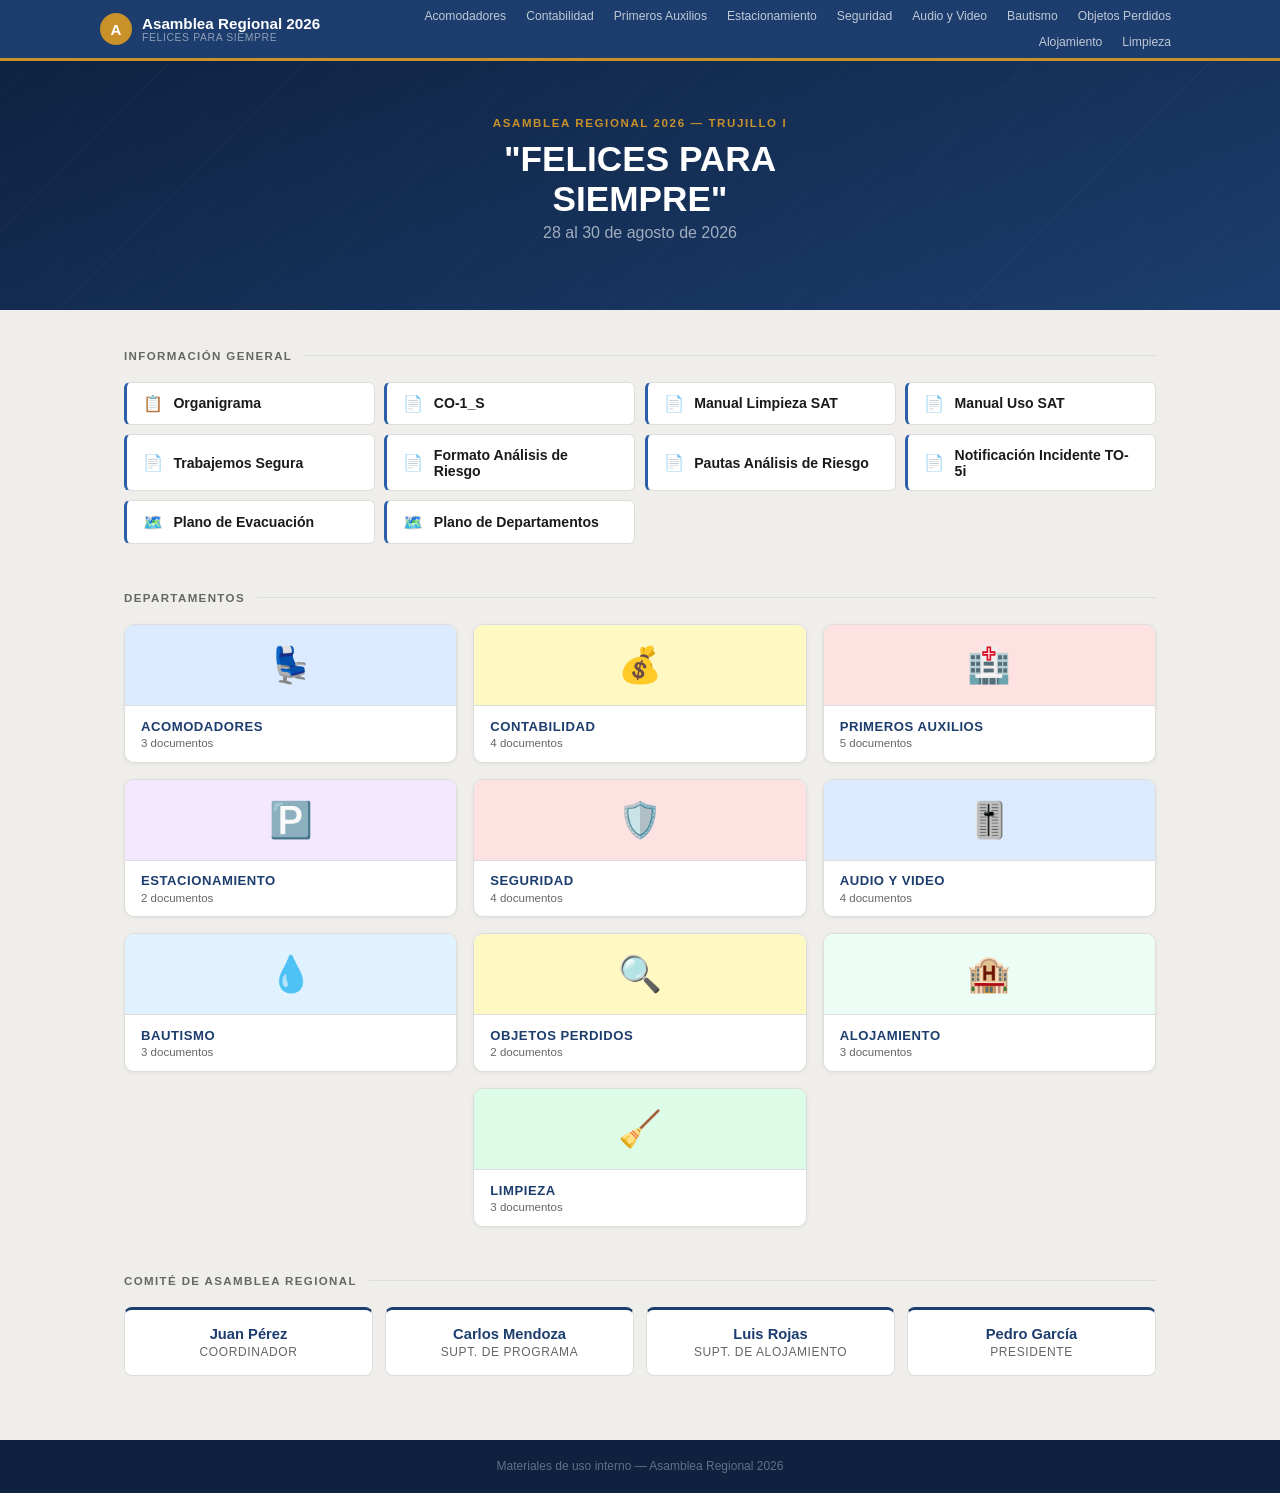
==== index.html @ a36fbce4 "Add files via upload" ====
<!DOCTYPE html>
<html lang="es">
<head>
  <meta charset="UTF-8">
  <meta name="viewport" content="width=device-width, initial-scale=1.0">
  <title>Asamblea Regional — Inicio</title>
  <link rel="stylesheet" href="assets/style.css">
  <script src="assets/main.js" defer></script>
</head>
<body>

  <header class="site-header">
    <div class="header-inner">
      <a href="index.html" class="site-logo">
        <div class="logo-icon">A</div>
        <div>
          <div class="logo-text">Asamblea Regional 2026</div>
          <div class="logo-sub">Felices para siempre</div>
        </div>
      </a>
      <nav class="header-nav">
        <a href="acomodadores.html">Acomodadores</a>
        <a href="contabilidad.html">Contabilidad</a>
        <a href="primeros-auxilios.html">Primeros Auxilios</a>
        <a href="estacionamiento.html">Estacionamiento</a>
        <a href="seguridad/seguridad.html">Seguridad</a>
        <a href="audio-video/audio-video">Audio y Video</a>
        <a href="bautismo.html">Bautismo</a>
        <a href="objetos-perdidos.html">Objetos Perdidos</a>
        <a href="alojamiento.html">Alojamiento</a>
        <a href="limpieza.html">Limpieza</a>
      </nav>
    </div>
  </header>

  <section class="hero">
    <div class="hero-inner">
      <p class="hero-eyebrow">Asamblea Regional 2026 &mdash; Trujillo I</p>
      <h1>"FELICES PARA<br>SIEMPRE"</h1>
      <p class="hero-subtitle">28 al 30 de agosto de 2026</p>
    </div>
  </section>

  <main>

    <!-- INFORMACIÓN GENERAL -->
    <section>
      <div class="section-header"><h2>Información General</h2></div>
      <div class="info-list">
        <a href="documentos/organigrama.html" class="info-item">
          <span class="doc-icon">📋</span>
          <span class="doc-name">Organigrama</span>
        </a>
        <a href="documentos/co1s.html" class="info-item">
          <span class="doc-icon">📄</span>
          <span class="doc-name">CO-1_S</span>
        </a>
        <a href="documentos/manual-limpieza-sat.html" class="info-item">
          <span class="doc-icon">📄</span>
          <span class="doc-name">Manual Limpieza SAT</span>
        </a>
        <a href="documentos/manual-uso-sat.html" class="info-item">
          <span class="doc-icon">📄</span>
          <span class="doc-name">Manual Uso SAT</span>
        </a>
        <a href="documentos/trabajemos-segura.html" class="info-item">
          <span class="doc-icon">📄</span>
          <span class="doc-name">Trabajemos Segura</span>
        </a>
        <a href="documentos/formato-analisis-riesgo.html" class="info-item">
          <span class="doc-icon">📄</span>
          <span class="doc-name">Formato Análisis de Riesgo</span>
        </a>
        <a href="documentos/pautas-analisis-riesgo.html" class="info-item">
          <span class="doc-icon">📄</span>
          <span class="doc-name">Pautas Análisis de Riesgo</span>
        </a>
        <a href="documentos/notificacion-incidente.html" class="info-item">
          <span class="doc-icon">📄</span>
          <span class="doc-name">Notificación Incidente TO-5i</span>
        </a>
        <a href="documentos/plano-evacuacion.html" class="info-item">
          <span class="doc-icon">🗺️</span>
          <span class="doc-name">Plano de Evacuación</span>
        </a>
        <a href="documentos/plano-departamentos.html" class="info-item">
          <span class="doc-icon">🗺️</span>
          <span class="doc-name">Plano de Departamentos</span>
        </a>
      </div>
    </section>

    <!-- DEPARTAMENTOS -->
    <section>
      <div class="section-header"><h2>Departamentos</h2></div>
      <div class="dept-grid">

        <a href="departamentos/acomodadores.html" class="dept-card">
          <div class="dept-card-banner banner-1">💺</div>
          <div class="dept-card-body">
            <div class="dept-card-name">Acomodadores</div>
            <div class="dept-card-count">3 documentos</div>
          </div>
        </a>

        <a href="departamentos/contabilidad.html" class="dept-card">
          <div class="dept-card-banner banner-4">💰</div>
          <div class="dept-card-body">
            <div class="dept-card-name">Contabilidad</div>
            <div class="dept-card-count">4 documentos</div>
          </div>
        </a>

        <a href="departamentos/primeros-auxilios.html" class="dept-card">
          <div class="dept-card-banner banner-5">🏥</div>
          <div class="dept-card-body">
            <div class="dept-card-name">Primeros Auxilios</div>
            <div class="dept-card-count">5 documentos</div>
          </div>
        </a>

        <a href="departamentos/estacionamiento.html" class="dept-card">
          <div class="dept-card-banner banner-7">🅿️</div>
          <div class="dept-card-body">
            <div class="dept-card-name">Estacionamiento</div>
            <div class="dept-card-count">2 documentos</div>
          </div>
        </a>

        <a href="departamentos/seguridad.html" class="dept-card">
          <div class="dept-card-banner banner-5">🛡️</div>
          <div class="dept-card-body">
            <div class="dept-card-name">Seguridad</div>
            <div class="dept-card-count">4 documentos</div>
          </div>
        </a>

        <a href="departamentos/audio-video.html" class="dept-card">
          <div class="dept-card-banner banner-1">🎚️</div>
          <div class="dept-card-body">
            <div class="dept-card-name">Audio y Video</div>
            <div class="dept-card-count">4 documentos</div>
          </div>
        </a>

        <a href="departamentos/bautismo.html" class="dept-card">
          <div class="dept-card-banner banner-6">💧</div>
          <div class="dept-card-body">
            <div class="dept-card-name">Bautismo</div>
            <div class="dept-card-count">3 documentos</div>
          </div>
        </a>

        <a href="departamentos/objetos-perdidos.html" class="dept-card">
          <div class="dept-card-banner banner-4">🔍</div>
          <div class="dept-card-body">
            <div class="dept-card-name">Objetos Perdidos</div>
            <div class="dept-card-count">2 documentos</div>
          </div>
        </a>

        <a href="departamentos/alojamiento.html" class="dept-card">
          <div class="dept-card-banner banner-9">🏨</div>
          <div class="dept-card-body">
            <div class="dept-card-name">Alojamiento</div>
            <div class="dept-card-count">3 documentos</div>
          </div>
        </a>

        <a href="departamentos/limpieza.html" class="dept-card">
          <div class="dept-card-banner banner-3">🧹</div>
          <div class="dept-card-body">
            <div class="dept-card-name">Limpieza</div>
            <div class="dept-card-count">3 documentos</div>
          </div>
        </a>

      </div>
    </section>

    <!-- COMITÉ -->
    <section>
      <div class="section-header"><h2>Comité de Asamblea Regional</h2></div>
      <div class="comite-grid">
        <div class="comite-card">
          <div class="comite-name">Juan Pérez</div>
          <div class="comite-role">Coordinador</div>
        </div>
        <div class="comite-card">
          <div class="comite-name">Carlos Mendoza</div>
          <div class="comite-role">Supt. de Programa</div>
        </div>
        <div class="comite-card">
          <div class="comite-name">Luis Rojas</div>
          <div class="comite-role">Supt. de Alojamiento</div>
        </div>
        <div class="comite-card">
          <div class="comite-name">Pedro García</div>
          <div class="comite-role">Presidente</div>
        </div>
      </div>
    </section>

  </main>

  <footer>
    <p>Materiales de uso interno &mdash; Asamblea Regional 2026</p>
  </footer>

</body>
</html>
---- assets/style.css ----
/* ================================================
   MATERIALES DE ASAMBLEA — style.css
   ================================================ */

*, *::before, *::after { box-sizing: border-box; margin: 0; padding: 0; }

:root {
  --navy:      #1c3d6e;
  --navy-dark: #0e2240;
  --navy-mid:  #2b5fa8;
  --gold:      #c8912a;
  --gold-soft: #f5e9d4;
  --bg:        #f0eeea;
  --surface:   #ffffff;
  --border:    #ddd;
  --text:      #1a1a1a;
  --muted:     #666;
}

body {
  font-family: Arial, sans-serif;
  background: var(--bg);
  color: var(--text);
  min-height: 100vh;
  display: flex;
  flex-direction: column;
}

/* ════════════════════════════════
   HEADER
════════════════════════════════ */
.site-header {
  background: var(--navy);
  border-bottom: 3px solid var(--gold);
  padding: 0 1.5rem;
  position: sticky;
  top: 0;
  z-index: 100;
}

.header-inner {
  max-width: 1080px;
  margin: 0 auto;
  display: flex;
  align-items: center;
  justify-content: space-between;
  height: 58px;
  gap: 1rem;
}

.site-logo {
  display: flex;
  align-items: center;
  gap: 10px;
  text-decoration: none;
  color: #fff;
  flex-shrink: 0;
}

.logo-icon {
  width: 32px;
  height: 32px;
  background: var(--gold);
  border-radius: 50%;
  display: flex;
  align-items: center;
  justify-content: center;
  font-size: 15px;
  font-weight: 700;
  color: #fff;
  flex-shrink: 0;
}

.logo-text { font-size: 0.95rem; font-weight: 700; }
.logo-sub  { font-size: 0.65rem; color: rgba(255,255,255,0.5); letter-spacing: 0.06em; text-transform: uppercase; }

.header-nav {
  display: flex;
  align-items: center;
  gap: 2px;
  flex-wrap: wrap;
  justify-content: flex-end;
}

.header-nav a {
  color: rgba(255,255,255,0.72);
  text-decoration: none;
  font-size: 0.76rem;
  padding: 5px 9px;
  border-radius: 4px;
  white-space: nowrap;
  transition: background 0.15s, color 0.15s;
}

.header-nav a:hover,
.header-nav a.active {
  background: rgba(255,255,255,0.12);
  color: #fff;
}

/* ════════════════════════════════
   HERO
════════════════════════════════ */
.hero {
  background: linear-gradient(160deg, var(--navy-dark) 0%, var(--navy) 100%);
  color: #fff;
  text-align: center;
  padding: 3.5rem 1.5rem 3rem;
  position: relative;
  overflow: hidden;
}

.hero::before {
  content: '';
  position: absolute;
  inset: 0;
  background: repeating-linear-gradient(
    -45deg,
    rgba(255,255,255,0.02) 0px,
    rgba(255,255,255,0.02) 1px,
    transparent 1px,
    transparent 32px
  );
}

.hero-inner { position: relative; }

.hero-eyebrow {
  font-size: 0.72rem;
  letter-spacing: 0.14em;
  text-transform: uppercase;
  color: var(--gold);
  font-weight: 700;
  margin-bottom: 0.6rem;
}

.hero h1 {
  font-size: 2.2rem;
  font-weight: 700;
  line-height: 1.15;
  margin-bottom: 0.3rem;
}

.hero-subtitle {
  font-size: 1rem;
  color: rgba(255,255,255,0.6);
  margin-bottom: 1.2rem;
}

.hero-badge {
  display: inline-block;
  background: rgba(200,145,42,0.18);
  border: 1px solid rgba(200,145,42,0.4);
  color: #f0c46a;
  font-size: 0.8rem;
  padding: 0.35rem 1rem;
  border-radius: 40px;
  letter-spacing: 0.04em;
}

/* ════════════════════════════════
   MAIN WRAPPER
════════════════════════════════ */
main {
  flex: 1;
  max-width: 1080px;
  margin: 0 auto;
  width: 100%;
  padding: 2.5rem 1.5rem 4rem;
  display: flex;
  flex-direction: column;
  gap: 3rem;
}

/* ════════════════════════════════
   SECTION HEADER
════════════════════════════════ */
.section-header {
  display: flex;
  align-items: center;
  gap: 0.75rem;
  margin-bottom: 1.25rem;
}

.section-header h2 {
  font-size: 0.72rem;
  font-weight: 700;
  letter-spacing: 0.12em;
  text-transform: uppercase;
  color: var(--muted);
}

.section-header::after {
  content: '';
  flex: 1;
  height: 1px;
  background: var(--border);
}

/* ════════════════════════════════
   INFO GENERAL — lista de docs
════════════════════════════════ */
.info-list {
  display: grid;
  grid-template-columns: repeat(auto-fill, minmax(220px, 1fr));
  gap: 0.6rem;
}

.info-item {
  background: var(--surface);
  border: 1px solid var(--border);
  border-left: 3px solid var(--navy-mid);
  border-radius: 6px;
  padding: 0.7rem 1rem;
  text-decoration: none;
  color: var(--text);
  display: flex;
  align-items: center;
  gap: 0.65rem;
  font-size: 0.88rem;
  transition: border-left-color 0.15s, box-shadow 0.15s;
}

.info-item:hover {
  border-left-color: var(--gold);
  box-shadow: 0 2px 10px rgba(0,0,0,0.08);
}

.info-item .doc-icon { font-size: 1rem; flex-shrink: 0; }
.info-item .doc-name { font-weight: 600; }

/* ════════════════════════════════
   DEPT GRID — tarjetas
════════════════════════════════ */
.dept-grid {
  display: grid;
  grid-template-columns: repeat(3, 1fr);
  gap: 1rem;
}

.dept-grid .dept-card:last-child:nth-child(3n+1) { grid-column: 2; }

.dept-card {
  background: var(--surface);
  border: 1px solid var(--border);
  border-radius: 10px;
  overflow: hidden;
  text-decoration: none;
  color: var(--text);
  display: flex;
  flex-direction: column;
  transition: transform 0.15s, box-shadow 0.15s;
  box-shadow: 0 1px 4px rgba(0,0,0,0.06);
}

.dept-card:hover {
  transform: translateY(-3px);
  box-shadow: 0 6px 20px rgba(0,0,0,0.1);
}

.dept-card-banner {
  height: 80px;
  display: flex;
  align-items: center;
  justify-content: center;
  font-size: 2.2rem;
}

.dept-card-body {
  padding: 0.8rem 1rem;
  border-top: 1px solid var(--border);
}

.dept-card-name {
  font-size: 0.82rem;
  font-weight: 700;
  text-transform: uppercase;
  letter-spacing: 0.04em;
  color: var(--navy);
  margin-bottom: 0.2rem;
}

.dept-card-count { font-size: 0.72rem; color: var(--muted); }

/* Colores de banner */
.banner-1  { background: #dbeafe; }
.banner-2  { background: #fce7f3; }
.banner-3  { background: #dcfce7; }
.banner-4  { background: #fef9c3; }
.banner-5  { background: #fee2e2; }
.banner-6  { background: #e0f2fe; }
.banner-7  { background: #f3e8ff; }
.banner-8  { background: #fdf2f8; }
.banner-9  { background: #ecfdf5; }
.banner-10 { background: #fff7ed; }

/* ════════════════════════════════
   COMITÉ
════════════════════════════════ */
.comite-grid {
  display: flex;
  flex-wrap: wrap;
  gap: 0.75rem;
}

.comite-card {
  background: var(--surface);
  border: 1px solid var(--border);
  border-top: 3px solid var(--navy);
  border-radius: 8px;
  padding: 1rem 1.25rem;
  flex: 1;
  min-width: 160px;
  text-align: center;
}

.comite-name { font-size: 0.92rem; font-weight: 700; color: var(--navy); margin-bottom: 0.2rem; }
.comite-role { font-size: 0.75rem; color: var(--muted); text-transform: uppercase; letter-spacing: 0.05em; }

/* ════════════════════════════════
   PÁGINA DE DEPARTAMENTO
════════════════════════════════ */
.dept-hero {
  background: linear-gradient(135deg, var(--navy-dark), var(--navy));
  color: #fff;
  padding: 2.5rem 1.5rem 2rem;
  text-align: center;
}

.dept-hero .dept-emoji { font-size: 2.5rem; margin-bottom: 0.5rem; display: block; }
.dept-hero h1 { font-size: 1.6rem; font-weight: 700; margin-bottom: 0.4rem; }
.dept-hero p  { font-size: 0.92rem; color: rgba(255,255,255,0.65); max-width: 560px; margin: 0 auto; }

.dept-page-inner {
  max-width: 1080px;
  margin: 0 auto;
  width: 100%;
  padding: 2rem 1.5rem 4rem;
  display: flex;
  flex-direction: column;
  gap: 2rem;
}

.supervisors {
  display: flex;
  flex-wrap: wrap;
  gap: 0.6rem;
}

.supervisor-tag {
  background: #eef2f9;
  border: 1px solid #c5d4ea;
  border-radius: 40px;
  padding: 0.4rem 1rem;
  font-size: 0.83rem;
  display: flex;
  align-items: center;
  gap: 8px;
  color: var(--navy);
}

.supervisor-tag .role { font-size: 0.72rem; color: var(--muted); }

/* ════════════════════════════════
   LISTA DE DOCUMENTOS (dept page)
════════════════════════════════ */
.doc-list {
  display: flex;
  flex-direction: column;
  gap: 0.6rem;
}

.doc-item {
  background: var(--surface);
  border: 1px solid var(--border);
  border-radius: 8px;
  display: flex;
  align-items: center;
  gap: 1rem;
  padding: 0.9rem 1.1rem;
  text-decoration: none;
  color: var(--text);
  transition: border-color 0.15s, box-shadow 0.15s;
}

.doc-item:hover {
  border-color: var(--navy-mid);
  box-shadow: 0 2px 12px rgba(0,0,0,0.08);
}

.doc-badge {
  flex-shrink: 0;
  width: 40px;
  height: 40px;
  border-radius: 6px;
  display: flex;
  align-items: center;
  justify-content: center;
  font-size: 0.65rem;
  font-weight: 700;
  letter-spacing: 0.03em;
  text-transform: uppercase;
}

.doc-badge.art  { background: #e8f0fe; color: #1a56db; }
.doc-badge.pdf  { background: #fde8e8; color: #b91c1c; }
.doc-badge.img  { background: #e8f5e9; color: #2e7d32; }

.doc-item-info { flex: 1; }
.doc-title { font-size: 0.92rem; font-weight: 700; color: var(--navy); margin-bottom: 0.15rem; }
.doc-meta  { font-size: 0.75rem; color: var(--muted); }
.doc-arrow { color: #bbb; font-size: 1rem; flex-shrink: 0; transition: transform 0.15s, color 0.15s; }
.doc-item:hover .doc-arrow { transform: translateX(3px); color: var(--navy-mid); }

/* ════════════════════════════════
   PÁGINA DE DOCUMENTO (reader)
════════════════════════════════ */
.reader-layout {
  display: grid;
  grid-template-columns: 1fr 260px;
  gap: 1.5rem;
  align-items: start;
}

.article {
  background: var(--surface);
  border: 1px solid var(--border);
  border-radius: 10px;
  padding: 2.5rem;
}

.article-header {
  border-bottom: 1px solid var(--border);
  padding-bottom: 1.25rem;
  margin-bottom: 2rem;
}

.article-header h1 {
  font-size: 1.5rem;
  font-weight: 700;
  color: var(--navy);
  margin-bottom: 0.5rem;
  line-height: 1.3;
}

.article-meta {
  display: flex;
  flex-wrap: wrap;
  gap: 0.75rem;
  font-size: 0.8rem;
  color: var(--muted);
  align-items: center;
}

.article-tag {
  background: var(--gold-soft);
  color: var(--gold);
  border-radius: 4px;
  padding: 2px 8px;
  font-weight: 700;
  font-size: 0.72rem;
}

.article-body { font-size: 0.95rem; line-height: 1.8; color: var(--text); }
.article-body h2 { font-size: 1.05rem; color: var(--navy); margin: 1.8rem 0 0.6rem; padding-bottom: 0.3rem; border-bottom: 1px solid var(--border); }
.article-body h3 { font-size: 0.95rem; color: var(--navy); margin: 1.3rem 0 0.4rem; }
.article-body p  { margin-bottom: 1rem; }
.article-body ul,
.article-body ol { padding-left: 1.4rem; margin-bottom: 1rem; }
.article-body li { margin-bottom: 0.35rem; }
.article-body blockquote {
  border-left: 4px solid var(--gold);
  background: var(--gold-soft);
  padding: 0.9rem 1.1rem;
  margin: 1.25rem 0;
  border-radius: 0 6px 6px 0;
  font-style: italic;
  font-size: 0.92rem;
}

.sidebar { display: flex; flex-direction: column; gap: 1rem; }

.sidebar-card {
  background: var(--surface);
  border: 1px solid var(--border);
  border-radius: 8px;
  overflow: hidden;
}

.sidebar-card-head {
  background: var(--navy);
  color: #fff;
  padding: 0.6rem 0.9rem;
  font-size: 0.72rem;
  font-weight: 700;
  text-transform: uppercase;
  letter-spacing: 0.06em;
}

.sidebar-card-body { padding: 0.85rem; }

.dl-btn {
  display: flex;
  align-items: center;
  gap: 8px;
  padding: 0.6rem 0.9rem;
  border-radius: 6px;
  text-decoration: none;
  font-size: 0.84rem;
  font-weight: 700;
  margin-bottom: 0.45rem;
  transition: opacity 0.15s;
}
.dl-btn:last-child { margin-bottom: 0; }
.dl-btn:hover { opacity: 0.82; }
.dl-btn.pdf  { background: #fde8e8; color: #b91c1c; }
.dl-btn.docx { background: #e8f0fe; color: #1a56db; }

.sidebar-info p { font-size: 0.82rem; color: var(--muted); margin-bottom: 0.45rem; }
.sidebar-info p:last-child { margin-bottom: 0; }
.sidebar-info strong { color: var(--text); }

/* ════════════════════════════════
   BREADCRUMB
════════════════════════════════ */
.breadcrumb {
  background: var(--surface);
  border-bottom: 1px solid var(--border);
  padding: 0.55rem 1.5rem;
  font-size: 0.78rem;
  color: var(--muted);
}

.breadcrumb-inner {
  max-width: 1080px;
  margin: 0 auto;
  display: flex;
  align-items: center;
  gap: 6px;
  flex-wrap: wrap;
}

.breadcrumb a { color: var(--navy-mid); text-decoration: none; }
.breadcrumb a:hover { text-decoration: underline; }
.breadcrumb .sep { color: #ccc; }
.breadcrumb .current { color: var(--text); font-weight: 700; }

/* ════════════════════════════════
   FOOTER
════════════════════════════════ */
footer {
  background: var(--navy-dark);
  color: rgba(255,255,255,0.35);
  text-align: center;
  padding: 1.2rem;
  font-size: 0.75rem;
}

/* ════════════════════════════════
   RESPONSIVE
════════════════════════════════ */
@media (max-width: 720px) {
  .header-nav { display: none; }
  .dept-grid  { grid-template-columns: repeat(2, 1fr); }
  .dept-grid .dept-card:last-child:nth-child(3n+1) { grid-column: auto; }
  .reader-layout { grid-template-columns: 1fr; }
  .hero h1 { font-size: 1.6rem; }
}

@media (max-width: 420px) {
  .dept-grid { grid-template-columns: repeat(2, 1fr); }
  .info-list { grid-template-columns: 1fr; }
  .article   { padding: 1.25rem; }
}
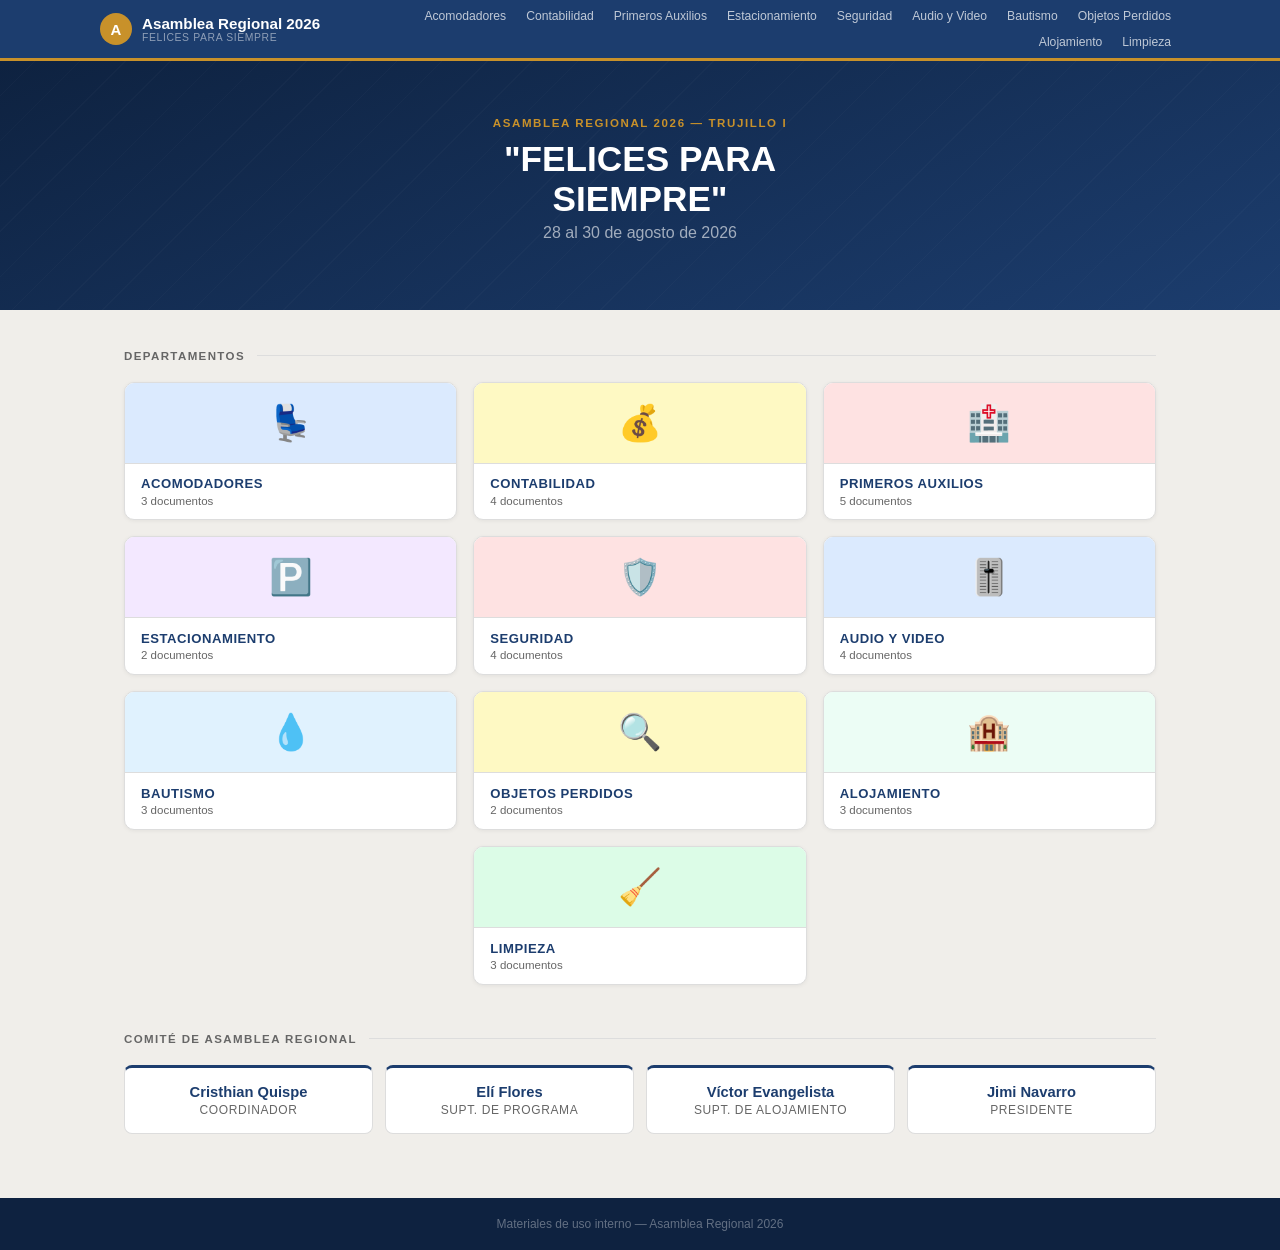
==== commit 21cd13aa: "Update index.html" ====
--- a/index.html
+++ b/index.html
@@ -43,54 +43,7 @@
 
   <main>
 
-    <!-- INFORMACIÓN GENERAL -->
-    <section>
-      <div class="section-header"><h2>Información General</h2></div>
-      <div class="info-list">
-        <a href="documentos/organigrama.html" class="info-item">
-          <span class="doc-icon">📋</span>
-          <span class="doc-name">Organigrama</span>
-        </a>
-        <a href="documentos/co1s.html" class="info-item">
-          <span class="doc-icon">📄</span>
-          <span class="doc-name">CO-1_S</span>
-        </a>
-        <a href="documentos/manual-limpieza-sat.html" class="info-item">
-          <span class="doc-icon">📄</span>
-          <span class="doc-name">Manual Limpieza SAT</span>
-        </a>
-        <a href="documentos/manual-uso-sat.html" class="info-item">
-          <span class="doc-icon">📄</span>
-          <span class="doc-name">Manual Uso SAT</span>
-        </a>
-        <a href="documentos/trabajemos-segura.html" class="info-item">
-          <span class="doc-icon">📄</span>
-          <span class="doc-name">Trabajemos Segura</span>
-        </a>
-        <a href="documentos/formato-analisis-riesgo.html" class="info-item">
-          <span class="doc-icon">📄</span>
-          <span class="doc-name">Formato Análisis de Riesgo</span>
-        </a>
-        <a href="documentos/pautas-analisis-riesgo.html" class="info-item">
-          <span class="doc-icon">📄</span>
-          <span class="doc-name">Pautas Análisis de Riesgo</span>
-        </a>
-        <a href="documentos/notificacion-incidente.html" class="info-item">
-          <span class="doc-icon">📄</span>
-          <span class="doc-name">Notificación Incidente TO-5i</span>
-        </a>
-        <a href="documentos/plano-evacuacion.html" class="info-item">
-          <span class="doc-icon">🗺️</span>
-          <span class="doc-name">Plano de Evacuación</span>
-        </a>
-        <a href="documentos/plano-departamentos.html" class="info-item">
-          <span class="doc-icon">🗺️</span>
-          <span class="doc-name">Plano de Departamentos</span>
-        </a>
-      </div>
-    </section>
-
-    <!-- DEPARTAMENTOS -->
+   <!-- DEPARTAMENTOS -->
     <section>
       <div class="section-header"><h2>Departamentos</h2></div>
       <div class="dept-grid">
@@ -183,19 +136,19 @@
       <div class="section-header"><h2>Comité de Asamblea Regional</h2></div>
       <div class="comite-grid">
         <div class="comite-card">
-          <div class="comite-name">Juan Pérez</div>
+          <div class="comite-name">Cristhian Quispe</div>
           <div class="comite-role">Coordinador</div>
         </div>
         <div class="comite-card">
-          <div class="comite-name">Carlos Mendoza</div>
+          <div class="comite-name">Elí Flores</div>
           <div class="comite-role">Supt. de Programa</div>
         </div>
         <div class="comite-card">
-          <div class="comite-name">Luis Rojas</div>
+          <div class="comite-name">Víctor Evangelista</div>
           <div class="comite-role">Supt. de Alojamiento</div>
         </div>
         <div class="comite-card">
-          <div class="comite-name">Pedro García</div>
+          <div class="comite-name">Jimi Navarro</div>
           <div class="comite-role">Presidente</div>
         </div>
       </div>
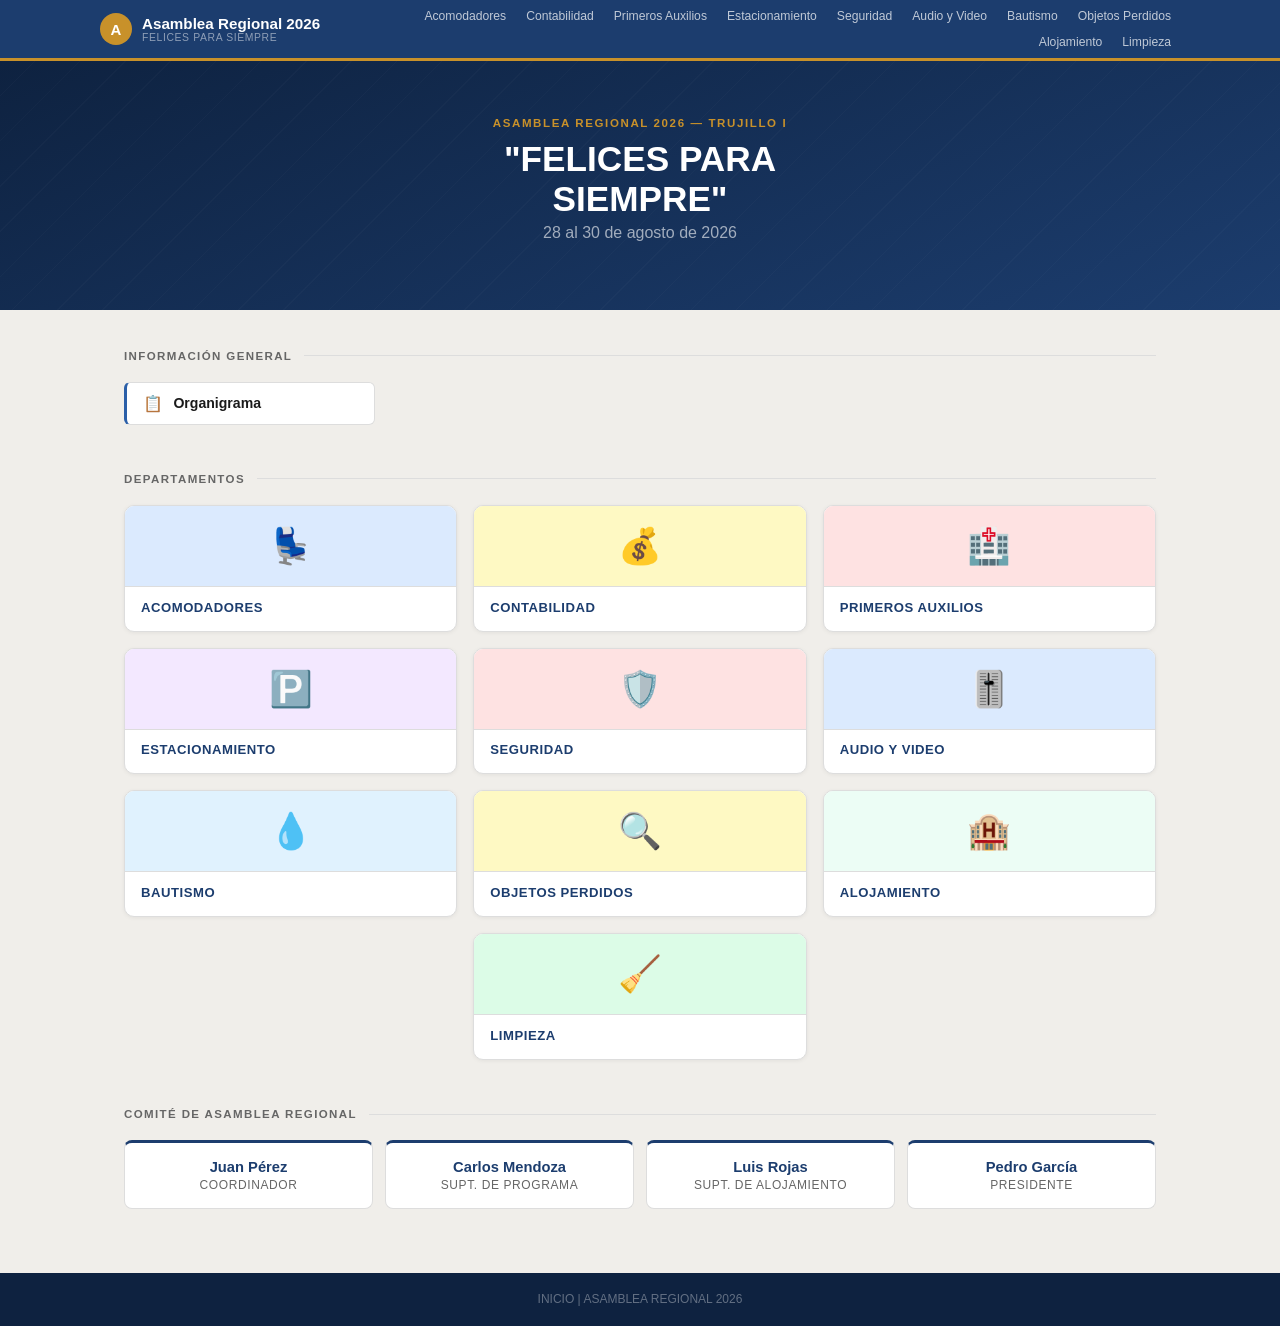
==== commit f55547ac: "Add files via upload" ====
--- a/index.html
+++ b/index.html
@@ -4,8 +4,8 @@
   <meta charset="UTF-8">
   <meta name="viewport" content="width=device-width, initial-scale=1.0">
   <title>Asamblea Regional — Inicio</title>
-  <link rel="stylesheet" href="assets/style.css">
-  <script src="assets/main.js" defer></script>
+  <link rel="stylesheet" href="style.css">
+  <script src="main.js" defer></script>
 </head>
 <body>
 
@@ -19,12 +19,12 @@
         </div>
       </a>
       <nav class="header-nav">
-        <a href="acomodadores.html">Acomodadores</a>
+        <a href="/acomodadores.html">Acomodadores</a>
         <a href="contabilidad.html">Contabilidad</a>
         <a href="primeros-auxilios.html">Primeros Auxilios</a>
         <a href="estacionamiento.html">Estacionamiento</a>
-        <a href="seguridad/seguridad.html">Seguridad</a>
-        <a href="audio-video/audio-video">Audio y Video</a>
+        <a href="seguridad.html">Seguridad</a>
+        <a href="audio-video.html">Audio y Video</a>
         <a href="bautismo.html">Bautismo</a>
         <a href="objetos-perdidos.html">Objetos Perdidos</a>
         <a href="alojamiento.html">Alojamiento</a>
@@ -43,88 +43,89 @@
 
   <main>
 
-   <!-- DEPARTAMENTOS -->
+    <!-- INFORMACIÓN GENERAL -->
+    <section>
+      <div class="section-header"><h2>Información General</h2></div>
+      <div class="info-list">
+        <a href="" class="info-item">
+          <span class="doc-icon">📋</span>
+          <span class="doc-name">Organigrama</span>
+        </a>
+      </div>
+    </section>
+
+    <!-- DEPARTAMENTOS -->
     <section>
       <div class="section-header"><h2>Departamentos</h2></div>
       <div class="dept-grid">
 
-        <a href="departamentos/acomodadores.html" class="dept-card">
+        <a href="acomodadores.html" class="dept-card">
           <div class="dept-card-banner banner-1">💺</div>
           <div class="dept-card-body">
             <div class="dept-card-name">Acomodadores</div>
-            <div class="dept-card-count">3 documentos</div>
           </div>
         </a>
 
-        <a href="departamentos/contabilidad.html" class="dept-card">
+        <a href="contabilidad.html" class="dept-card">
           <div class="dept-card-banner banner-4">💰</div>
           <div class="dept-card-body">
             <div class="dept-card-name">Contabilidad</div>
-            <div class="dept-card-count">4 documentos</div>
           </div>
         </a>
 
-        <a href="departamentos/primeros-auxilios.html" class="dept-card">
+        <a href="primeros-auxilios.html" class="dept-card">
           <div class="dept-card-banner banner-5">🏥</div>
           <div class="dept-card-body">
             <div class="dept-card-name">Primeros Auxilios</div>
-            <div class="dept-card-count">5 documentos</div>
           </div>
         </a>
 
-        <a href="departamentos/estacionamiento.html" class="dept-card">
+        <a href="estacionamiento.html" class="dept-card">
           <div class="dept-card-banner banner-7">🅿️</div>
           <div class="dept-card-body">
             <div class="dept-card-name">Estacionamiento</div>
-            <div class="dept-card-count">2 documentos</div>
           </div>
         </a>
 
-        <a href="departamentos/seguridad.html" class="dept-card">
+        <a href="seguridad.html" class="dept-card">
           <div class="dept-card-banner banner-5">🛡️</div>
           <div class="dept-card-body">
             <div class="dept-card-name">Seguridad</div>
-            <div class="dept-card-count">4 documentos</div>
           </div>
         </a>
 
-        <a href="departamentos/audio-video.html" class="dept-card">
+        <a href="audio-video.html" class="dept-card">
           <div class="dept-card-banner banner-1">🎚️</div>
           <div class="dept-card-body">
             <div class="dept-card-name">Audio y Video</div>
-            <div class="dept-card-count">4 documentos</div>
           </div>
         </a>
 
-        <a href="departamentos/bautismo.html" class="dept-card">
+        <a href="bautismo.html" class="dept-card">
           <div class="dept-card-banner banner-6">💧</div>
           <div class="dept-card-body">
             <div class="dept-card-name">Bautismo</div>
-            <div class="dept-card-count">3 documentos</div>
           </div>
         </a>
 
-        <a href="departamentos/objetos-perdidos.html" class="dept-card">
+        <a href="objetos-perdidos.html" class="dept-card">
           <div class="dept-card-banner banner-4">🔍</div>
           <div class="dept-card-body">
             <div class="dept-card-name">Objetos Perdidos</div>
-            <div class="dept-card-count">2 documentos</div>
           </div>
         </a>
 
-        <a href="departamentos/alojamiento.html" class="dept-card">
+        <a href="alojamiento.html" class="dept-card">
           <div class="dept-card-banner banner-9">🏨</div>
           <div class="dept-card-body">
             <div class="dept-card-name">Alojamiento</div>
-            <div class="dept-card-count">3 documentos</div>
           </div>
         </a>
 
-        <a href="departamentos/limpieza.html" class="dept-card">
+        <a href="limpieza.html" class="dept-card">
           <div class="dept-card-banner banner-3">🧹</div>
           <div class="dept-card-body">
             <div class="dept-card-name">Limpieza</div>
-            <div class="dept-card-count">3 documentos</div>
           </div>
         </a>
 
@@ -136,19 +137,19 @@
       <div class="section-header"><h2>Comité de Asamblea Regional</h2></div>
       <div class="comite-grid">
         <div class="comite-card">
-          <div class="comite-name">Cristhian Quispe</div>
+          <div class="comite-name">Juan Pérez</div>
           <div class="comite-role">Coordinador</div>
         </div>
         <div class="comite-card">
-          <div class="comite-name">Elí Flores</div>
+          <div class="comite-name">Carlos Mendoza</div>
           <div class="comite-role">Supt. de Programa</div>
         </div>
         <div class="comite-card">
-          <div class="comite-name">Víctor Evangelista</div>
+          <div class="comite-name">Luis Rojas</div>
           <div class="comite-role">Supt. de Alojamiento</div>
         </div>
         <div class="comite-card">
-          <div class="comite-name">Jimi Navarro</div>
+          <div class="comite-name">Pedro García</div>
           <div class="comite-role">Presidente</div>
         </div>
       </div>
@@ -157,7 +158,7 @@
   </main>
 
   <footer>
-    <p>Materiales de uso interno &mdash; Asamblea Regional 2026</p>
+    <p>INICIO | ASAMBLEA REGIONAL 2026</p>
   </footer>
 
 </body>
--- a/style.css
+++ b/style.css
@@ -0,0 +1,574 @@
+/* ================================================
+   MATERIALES DE ASAMBLEA — style.css
+   ================================================ */
+
+*, *::before, *::after { box-sizing: border-box; margin: 0; padding: 0; }
+
+:root {
+  --navy:      #1c3d6e;
+  --navy-dark: #0e2240;
+  --navy-mid:  #2b5fa8;
+  --gold:      #c8912a;
+  --gold-soft: #f5e9d4;
+  --bg:        #f0eeea;
+  --surface:   #ffffff;
+  --border:    #ddd;
+  --text:      #1a1a1a;
+  --muted:     #666;
+}
+
+body {
+  font-family: Arial, sans-serif;
+  background: var(--bg);
+  color: var(--text);
+  min-height: 100vh;
+  display: flex;
+  flex-direction: column;
+}
+
+/* ════════════════════════════════
+   HEADER
+════════════════════════════════ */
+.site-header {
+  background: var(--navy);
+  border-bottom: 3px solid var(--gold);
+  padding: 0 1.5rem;
+  position: sticky;
+  top: 0;
+  z-index: 100;
+}
+
+.header-inner {
+  max-width: 1080px;
+  margin: 0 auto;
+  display: flex;
+  align-items: center;
+  justify-content: space-between;
+  height: 58px;
+  gap: 1rem;
+}
+
+.site-logo {
+  display: flex;
+  align-items: center;
+  gap: 10px;
+  text-decoration: none;
+  color: #fff;
+  flex-shrink: 0;
+}
+
+.logo-icon {
+  width: 32px;
+  height: 32px;
+  background: var(--gold);
+  border-radius: 50%;
+  display: flex;
+  align-items: center;
+  justify-content: center;
+  font-size: 15px;
+  font-weight: 700;
+  color: #fff;
+  flex-shrink: 0;
+}
+
+.logo-text { font-size: 0.95rem; font-weight: 700; }
+.logo-sub  { font-size: 0.65rem; color: rgba(255,255,255,0.5); letter-spacing: 0.06em; text-transform: uppercase; }
+
+.header-nav {
+  display: flex;
+  align-items: center;
+  gap: 2px;
+  flex-wrap: wrap;
+  justify-content: flex-end;
+}
+
+.header-nav a {
+  color: rgba(255,255,255,0.72);
+  text-decoration: none;
+  font-size: 0.76rem;
+  padding: 5px 9px;
+  border-radius: 4px;
+  white-space: nowrap;
+  transition: background 0.15s, color 0.15s;
+}
+
+.header-nav a:hover,
+.header-nav a.active {
+  background: rgba(255,255,255,0.12);
+  color: #fff;
+}
+
+/* ════════════════════════════════
+   HERO
+════════════════════════════════ */
+.hero {
+  background: linear-gradient(160deg, var(--navy-dark) 0%, var(--navy) 100%);
+  color: #fff;
+  text-align: center;
+  padding: 3.5rem 1.5rem 3rem;
+  position: relative;
+  overflow: hidden;
+}
+
+.hero::before {
+  content: '';
+  position: absolute;
+  inset: 0;
+  background: repeating-linear-gradient(
+    -45deg,
+    rgba(255,255,255,0.02) 0px,
+    rgba(255,255,255,0.02) 1px,
+    transparent 1px,
+    transparent 32px
+  );
+}
+
+.hero-inner { position: relative; }
+
+.hero-eyebrow {
+  font-size: 0.72rem;
+  letter-spacing: 0.14em;
+  text-transform: uppercase;
+  color: var(--gold);
+  font-weight: 700;
+  margin-bottom: 0.6rem;
+}
+
+.hero h1 {
+  font-size: 2.2rem;
+  font-weight: 700;
+  line-height: 1.15;
+  margin-bottom: 0.3rem;
+}
+
+.hero-subtitle {
+  font-size: 1rem;
+  color: rgba(255,255,255,0.6);
+  margin-bottom: 1.2rem;
+}
+
+.hero-badge {
+  display: inline-block;
+  background: rgba(200,145,42,0.18);
+  border: 1px solid rgba(200,145,42,0.4);
+  color: #f0c46a;
+  font-size: 0.8rem;
+  padding: 0.35rem 1rem;
+  border-radius: 40px;
+  letter-spacing: 0.04em;
+}
+
+/* ════════════════════════════════
+   MAIN WRAPPER
+════════════════════════════════ */
+main {
+  flex: 1;
+  max-width: 1080px;
+  margin: 0 auto;
+  width: 100%;
+  padding: 2.5rem 1.5rem 4rem;
+  display: flex;
+  flex-direction: column;
+  gap: 3rem;
+}
+
+/* ════════════════════════════════
+   SECTION HEADER
+════════════════════════════════ */
+.section-header {
+  display: flex;
+  align-items: center;
+  gap: 0.75rem;
+  margin-bottom: 1.25rem;
+}
+
+.section-header h2 {
+  font-size: 0.72rem;
+  font-weight: 700;
+  letter-spacing: 0.12em;
+  text-transform: uppercase;
+  color: var(--muted);
+}
+
+.section-header::after {
+  content: '';
+  flex: 1;
+  height: 1px;
+  background: var(--border);
+}
+
+/* ════════════════════════════════
+   INFO GENERAL — lista de docs
+════════════════════════════════ */
+.info-list {
+  display: grid;
+  grid-template-columns: repeat(auto-fill, minmax(220px, 1fr));
+  gap: 0.6rem;
+}
+
+.info-item {
+  background: var(--surface);
+  border: 1px solid var(--border);
+  border-left: 3px solid var(--navy-mid);
+  border-radius: 6px;
+  padding: 0.7rem 1rem;
+  text-decoration: none;
+  color: var(--text);
+  display: flex;
+  align-items: center;
+  gap: 0.65rem;
+  font-size: 0.88rem;
+  transition: border-left-color 0.15s, box-shadow 0.15s;
+}
+
+.info-item:hover {
+  border-left-color: var(--gold);
+  box-shadow: 0 2px 10px rgba(0,0,0,0.08);
+}
+
+.info-item .doc-icon { font-size: 1rem; flex-shrink: 0; }
+.info-item .doc-name { font-weight: 600; }
+
+/* ════════════════════════════════
+   DEPT GRID — tarjetas
+════════════════════════════════ */
+.dept-grid {
+  display: grid;
+  grid-template-columns: repeat(3, 1fr);
+  gap: 1rem;
+}
+
+.dept-grid .dept-card:last-child:nth-child(3n+1) { grid-column: 2; }
+
+.dept-card {
+  background: var(--surface);
+  border: 1px solid var(--border);
+  border-radius: 10px;
+  overflow: hidden;
+  text-decoration: none;
+  color: var(--text);
+  display: flex;
+  flex-direction: column;
+  transition: transform 0.15s, box-shadow 0.15s;
+  box-shadow: 0 1px 4px rgba(0,0,0,0.06);
+}
+
+.dept-card:hover {
+  transform: translateY(-3px);
+  box-shadow: 0 6px 20px rgba(0,0,0,0.1);
+}
+
+.dept-card-banner {
+  height: 80px;
+  display: flex;
+  align-items: center;
+  justify-content: center;
+  font-size: 2.2rem;
+}
+
+.dept-card-body {
+  padding: 0.8rem 1rem;
+  border-top: 1px solid var(--border);
+}
+
+.dept-card-name {
+  font-size: 0.82rem;
+  font-weight: 700;
+  text-transform: uppercase;
+  letter-spacing: 0.04em;
+  color: var(--navy);
+  margin-bottom: 0.2rem;
+}
+
+.dept-card-count { font-size: 0.72rem; color: var(--muted); }
+
+/* Colores de banner */
+.banner-1  { background: #dbeafe; }
+.banner-2  { background: #fce7f3; }
+.banner-3  { background: #dcfce7; }
+.banner-4  { background: #fef9c3; }
+.banner-5  { background: #fee2e2; }
+.banner-6  { background: #e0f2fe; }
+.banner-7  { background: #f3e8ff; }
+.banner-8  { background: #fdf2f8; }
+.banner-9  { background: #ecfdf5; }
+.banner-10 { background: #fff7ed; }
+
+/* ════════════════════════════════
+   COMITÉ
+════════════════════════════════ */
+.comite-grid {
+  display: flex;
+  flex-wrap: wrap;
+  gap: 0.75rem;
+}
+
+.comite-card {
+  background: var(--surface);
+  border: 1px solid var(--border);
+  border-top: 3px solid var(--navy);
+  border-radius: 8px;
+  padding: 1rem 1.25rem;
+  flex: 1;
+  min-width: 160px;
+  text-align: center;
+}
+
+.comite-name { font-size: 0.92rem; font-weight: 700; color: var(--navy); margin-bottom: 0.2rem; }
+.comite-role { font-size: 0.75rem; color: var(--muted); text-transform: uppercase; letter-spacing: 0.05em; }
+
+/* ════════════════════════════════
+   PÁGINA DE DEPARTAMENTO
+════════════════════════════════ */
+.dept-hero {
+  background: linear-gradient(135deg, var(--navy-dark), var(--navy));
+  color: #fff;
+  padding: 2.5rem 1.5rem 2rem;
+  text-align: center;
+}
+
+.dept-hero .dept-emoji { font-size: 2.5rem; margin-bottom: 0.5rem; display: block; }
+.dept-hero h1 { font-size: 1.6rem; font-weight: 700; margin-bottom: 0.4rem; }
+.dept-hero p  { font-size: 0.92rem; color: rgba(255,255,255,0.65); max-width: 560px; margin: 0 auto; }
+
+.dept-page-inner {
+  max-width: 1080px;
+  margin: 0 auto;
+  width: 100%;
+  padding: 2rem 1.5rem 4rem;
+  display: flex;
+  flex-direction: column;
+  gap: 2rem;
+}
+
+.supervisors {
+  display: flex;
+  flex-wrap: wrap;
+  gap: 0.6rem;
+}
+
+.supervisor-tag {
+  background: #eef2f9;
+  border: 1px solid #c5d4ea;
+  border-radius: 40px;
+  padding: 0.4rem 1rem;
+  font-size: 0.83rem;
+  display: flex;
+  align-items: center;
+  gap: 8px;
+  color: var(--navy);
+}
+
+.supervisor-tag .role { font-size: 0.72rem; color: var(--muted); }
+
+/* ════════════════════════════════
+   LISTA DE DOCUMENTOS (dept page)
+════════════════════════════════ */
+.doc-list {
+  display: flex;
+  flex-direction: column;
+  gap: 0.6rem;
+}
+
+.doc-item {
+  background: var(--surface);
+  border: 1px solid var(--border);
+  border-radius: 8px;
+  display: flex;
+  align-items: center;
+  gap: 1rem;
+  padding: 0.9rem 1.1rem;
+  text-decoration: none;
+  color: var(--text);
+  transition: border-color 0.15s, box-shadow 0.15s;
+}
+
+.doc-item:hover {
+  border-color: var(--navy-mid);
+  box-shadow: 0 2px 12px rgba(0,0,0,0.08);
+}
+
+.doc-badge {
+  flex-shrink: 0;
+  width: 40px;
+  height: 40px;
+  border-radius: 6px;
+  display: flex;
+  align-items: center;
+  justify-content: center;
+  font-size: 0.65rem;
+  font-weight: 700;
+  letter-spacing: 0.03em;
+  text-transform: uppercase;
+}
+
+.doc-badge.art  { background: #e8f0fe; color: #1a56db; }
+.doc-badge.pdf  { background: #fde8e8; color: #b91c1c; }
+.doc-badge.img  { background: #e8f5e9; color: #2e7d32; }
+
+.doc-item-info { flex: 1; }
+.doc-title { font-size: 0.92rem; font-weight: 700; color: var(--navy); margin-bottom: 0.15rem; }
+.doc-meta  { font-size: 0.75rem; color: var(--muted); }
+.doc-arrow { color: #bbb; font-size: 1rem; flex-shrink: 0; transition: transform 0.15s, color 0.15s; }
+.doc-item:hover .doc-arrow { transform: translateX(3px); color: var(--navy-mid); }
+
+/* ════════════════════════════════
+   PÁGINA DE DOCUMENTO (reader)
+════════════════════════════════ */
+.reader-layout {
+  display: grid;
+  grid-template-columns: 1fr 260px;
+  gap: 1.5rem;
+  align-items: start;
+}
+
+.article {
+  background: var(--surface);
+  border: 1px solid var(--border);
+  border-radius: 10px;
+  padding: 2.5rem;
+}
+
+.article-header {
+  border-bottom: 1px solid var(--border);
+  padding-bottom: 1.25rem;
+  margin-bottom: 2rem;
+}
+
+.article-header h1 {
+  font-size: 1.5rem;
+  font-weight: 700;
+  color: var(--navy);
+  margin-bottom: 0.5rem;
+  line-height: 1.3;
+}
+
+.article-meta {
+  display: flex;
+  flex-wrap: wrap;
+  gap: 0.75rem;
+  font-size: 0.8rem;
+  color: var(--muted);
+  align-items: center;
+}
+
+.article-tag {
+  background: var(--gold-soft);
+  color: var(--gold);
+  border-radius: 4px;
+  padding: 2px 8px;
+  font-weight: 700;
+  font-size: 0.72rem;
+}
+
+.article-body { font-size: 0.95rem; line-height: 1.8; color: var(--text); }
+.article-body h2 { font-size: 1.05rem; color: var(--navy); margin: 1.8rem 0 0.6rem; padding-bottom: 0.3rem; border-bottom: 1px solid var(--border); }
+.article-body h3 { font-size: 0.95rem; color: var(--navy); margin: 1.3rem 0 0.4rem; }
+.article-body p  { margin-bottom: 1rem; }
+.article-body ul,
+.article-body ol { padding-left: 1.4rem; margin-bottom: 1rem; }
+.article-body li { margin-bottom: 0.35rem; }
+.article-body blockquote {
+  border-left: 4px solid var(--gold);
+  background: var(--gold-soft);
+  padding: 0.9rem 1.1rem;
+  margin: 1.25rem 0;
+  border-radius: 0 6px 6px 0;
+  font-style: italic;
+  font-size: 0.92rem;
+}
+
+.sidebar { display: flex; flex-direction: column; gap: 1rem; }
+
+.sidebar-card {
+  background: var(--surface);
+  border: 1px solid var(--border);
+  border-radius: 8px;
+  overflow: hidden;
+}
+
+.sidebar-card-head {
+  background: var(--navy);
+  color: #fff;
+  padding: 0.6rem 0.9rem;
+  font-size: 0.72rem;
+  font-weight: 700;
+  text-transform: uppercase;
+  letter-spacing: 0.06em;
+}
+
+.sidebar-card-body { padding: 0.85rem; }
+
+.dl-btn {
+  display: flex;
+  align-items: center;
+  gap: 8px;
+  padding: 0.6rem 0.9rem;
+  border-radius: 6px;
+  text-decoration: none;
+  font-size: 0.84rem;
+  font-weight: 700;
+  margin-bottom: 0.45rem;
+  transition: opacity 0.15s;
+}
+.dl-btn:last-child { margin-bottom: 0; }
+.dl-btn:hover { opacity: 0.82; }
+.dl-btn.pdf  { background: #fde8e8; color: #b91c1c; }
+.dl-btn.docx { background: #e8f0fe; color: #1a56db; }
+
+.sidebar-info p { font-size: 0.82rem; color: var(--muted); margin-bottom: 0.45rem; }
+.sidebar-info p:last-child { margin-bottom: 0; }
+.sidebar-info strong { color: var(--text); }
+
+/* ════════════════════════════════
+   BREADCRUMB
+════════════════════════════════ */
+.breadcrumb {
+  background: var(--surface);
+  border-bottom: 1px solid var(--border);
+  padding: 0.55rem 1.5rem;
+  font-size: 0.78rem;
+  color: var(--muted);
+}
+
+.breadcrumb-inner {
+  max-width: 1080px;
+  margin: 0 auto;
+  display: flex;
+  align-items: center;
+  gap: 6px;
+  flex-wrap: wrap;
+}
+
+.breadcrumb a { color: var(--navy-mid); text-decoration: none; }
+.breadcrumb a:hover { text-decoration: underline; }
+.breadcrumb .sep { color: #ccc; }
+.breadcrumb .current { color: var(--text); font-weight: 700; }
+
+/* ════════════════════════════════
+   FOOTER
+════════════════════════════════ */
+footer {
+  background: var(--navy-dark);
+  color: rgba(255,255,255,0.35);
+  text-align: center;
+  padding: 1.2rem;
+  font-size: 0.75rem;
+}
+
+/* ════════════════════════════════
+   RESPONSIVE
+════════════════════════════════ */
+@media (max-width: 720px) {
+  .header-nav { display: none; }
+  .dept-grid  { grid-template-columns: repeat(2, 1fr); }
+  .dept-grid .dept-card:last-child:nth-child(3n+1) { grid-column: auto; }
+  .reader-layout { grid-template-columns: 1fr; }
+  .hero h1 { font-size: 1.6rem; }
+}
+
+@media (max-width: 420px) {
+  .dept-grid { grid-template-columns: repeat(2, 1fr); }
+  .info-list { grid-template-columns: 1fr; }
+  .article   { padding: 1.25rem; }
+}
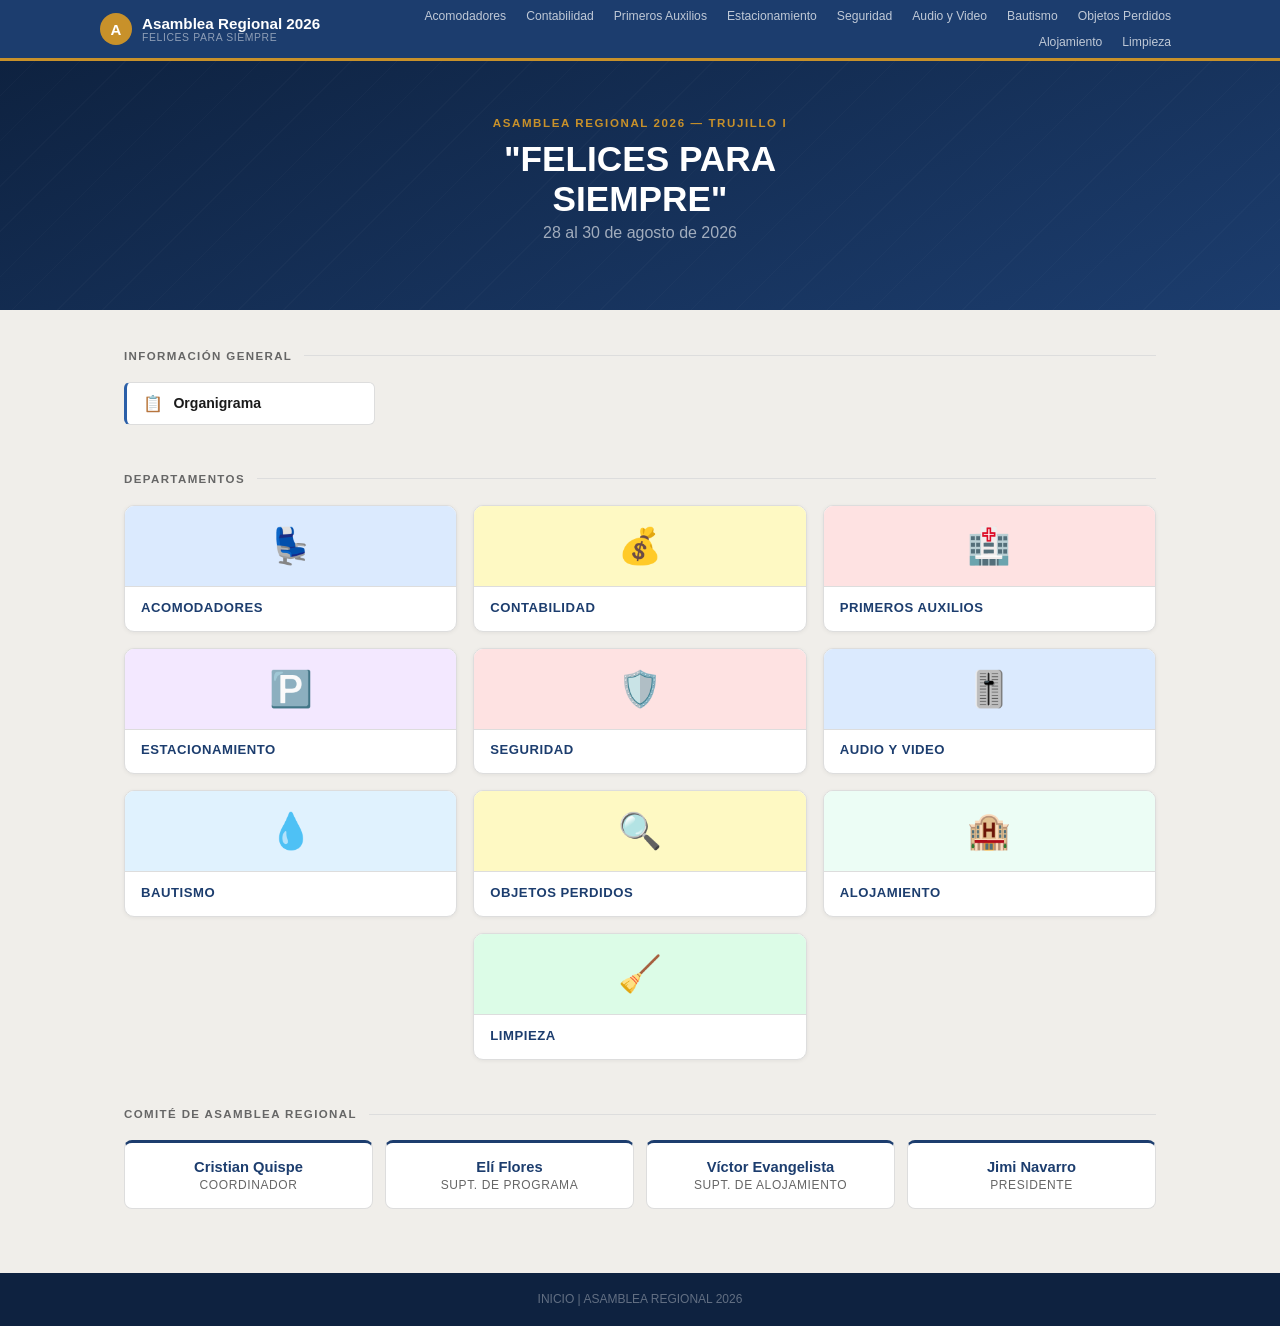
==== commit 76c33dd0: "Update committee members' names in index.html" ====
--- a/index.html
+++ b/index.html
@@ -137,19 +137,19 @@
       <div class="section-header"><h2>Comité de Asamblea Regional</h2></div>
       <div class="comite-grid">
         <div class="comite-card">
-          <div class="comite-name">Juan Pérez</div>
+          <div class="comite-name">Cristian Quispe</div>
           <div class="comite-role">Coordinador</div>
         </div>
         <div class="comite-card">
-          <div class="comite-name">Carlos Mendoza</div>
+          <div class="comite-name">Elí Flores</div>
           <div class="comite-role">Supt. de Programa</div>
         </div>
         <div class="comite-card">
-          <div class="comite-name">Luis Rojas</div>
+          <div class="comite-name">Víctor Evangelista</div>
           <div class="comite-role">Supt. de Alojamiento</div>
         </div>
         <div class="comite-card">
-          <div class="comite-name">Pedro García</div>
+          <div class="comite-name">Jimi Navarro</div>
           <div class="comite-role">Presidente</div>
         </div>
       </div>
